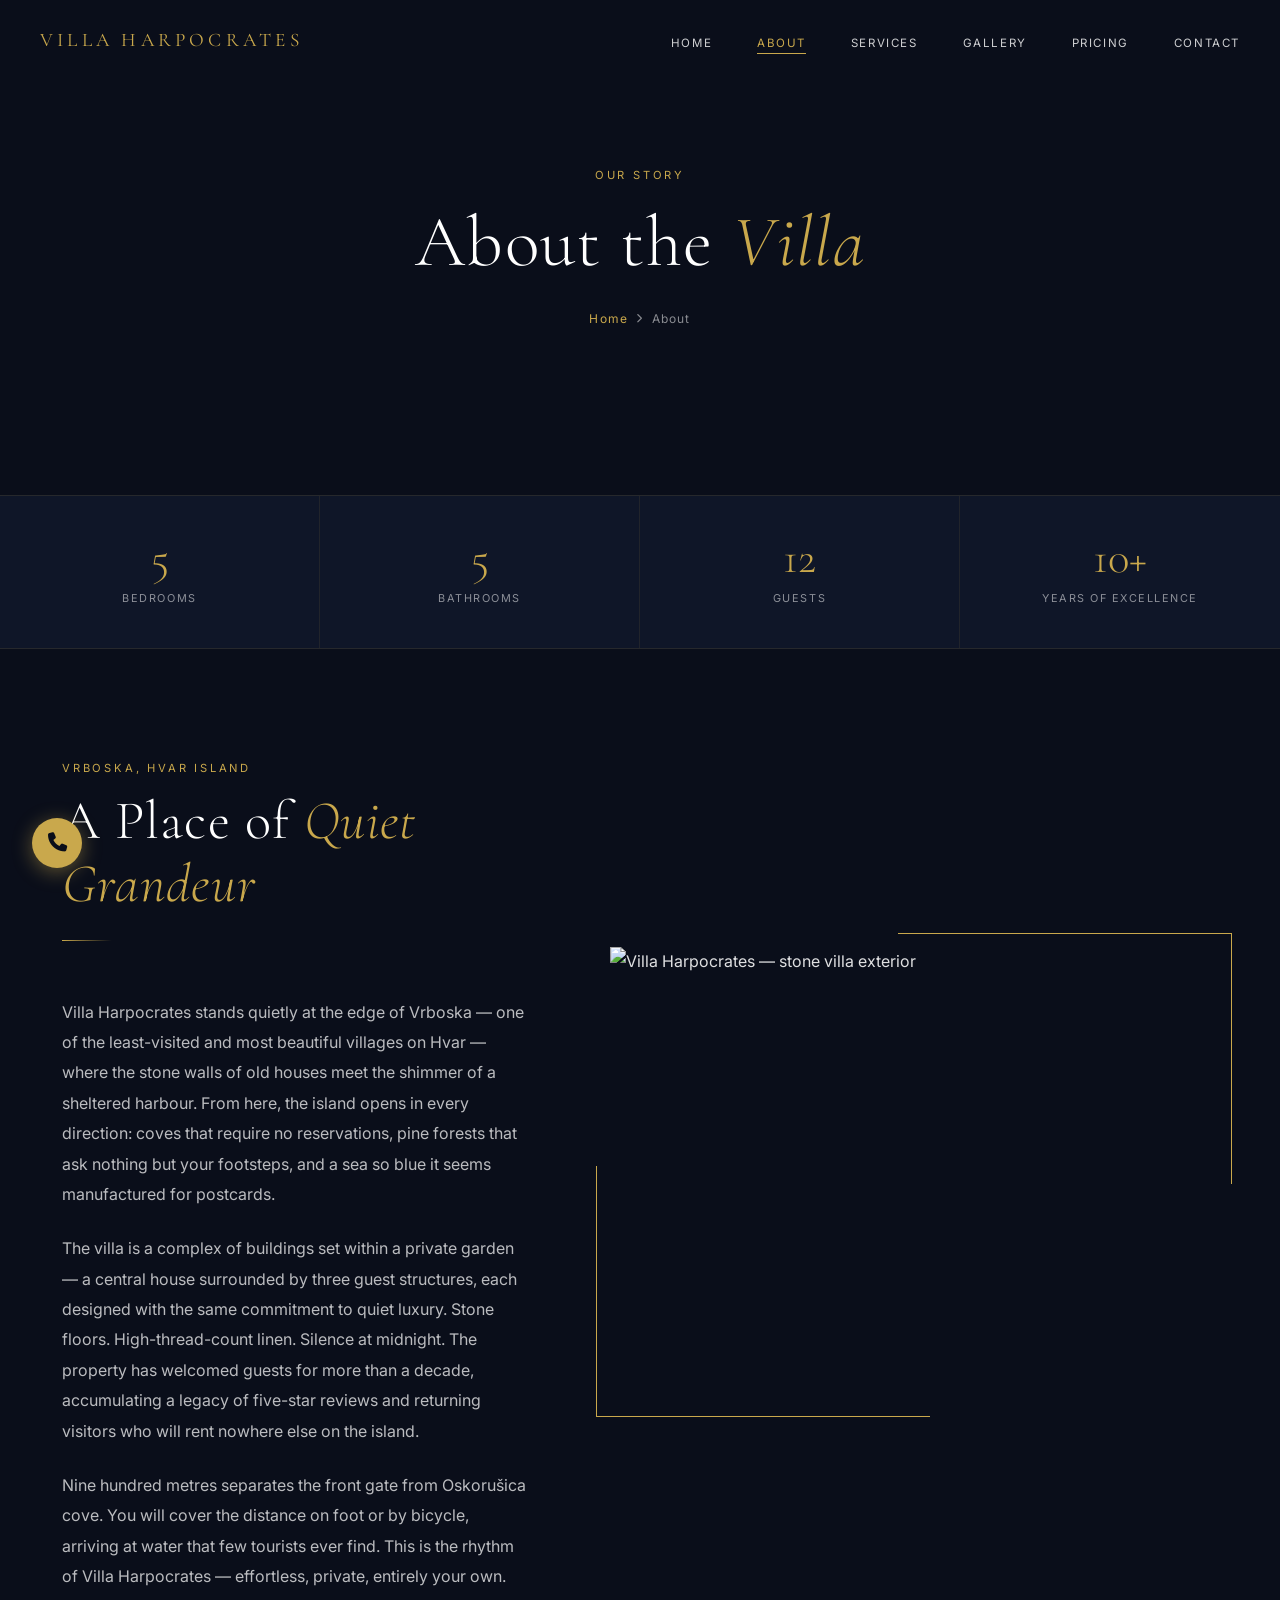
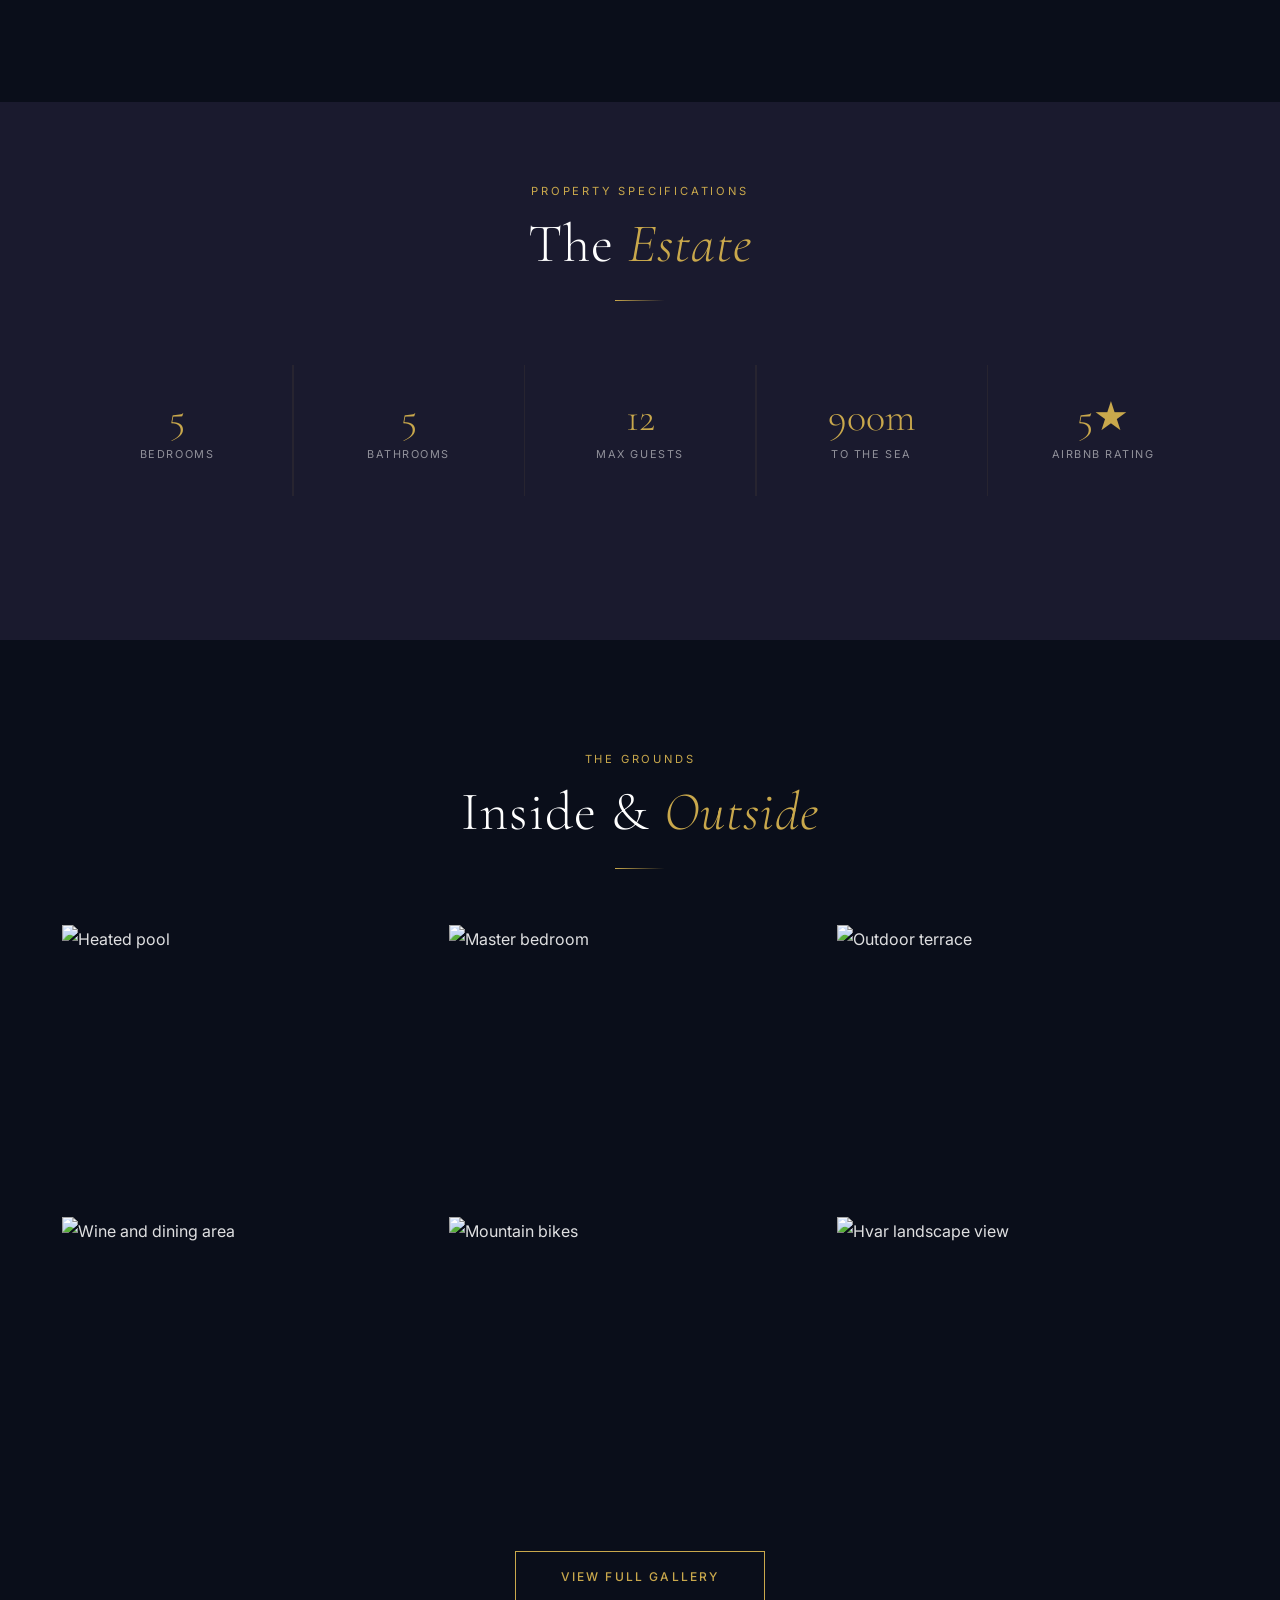
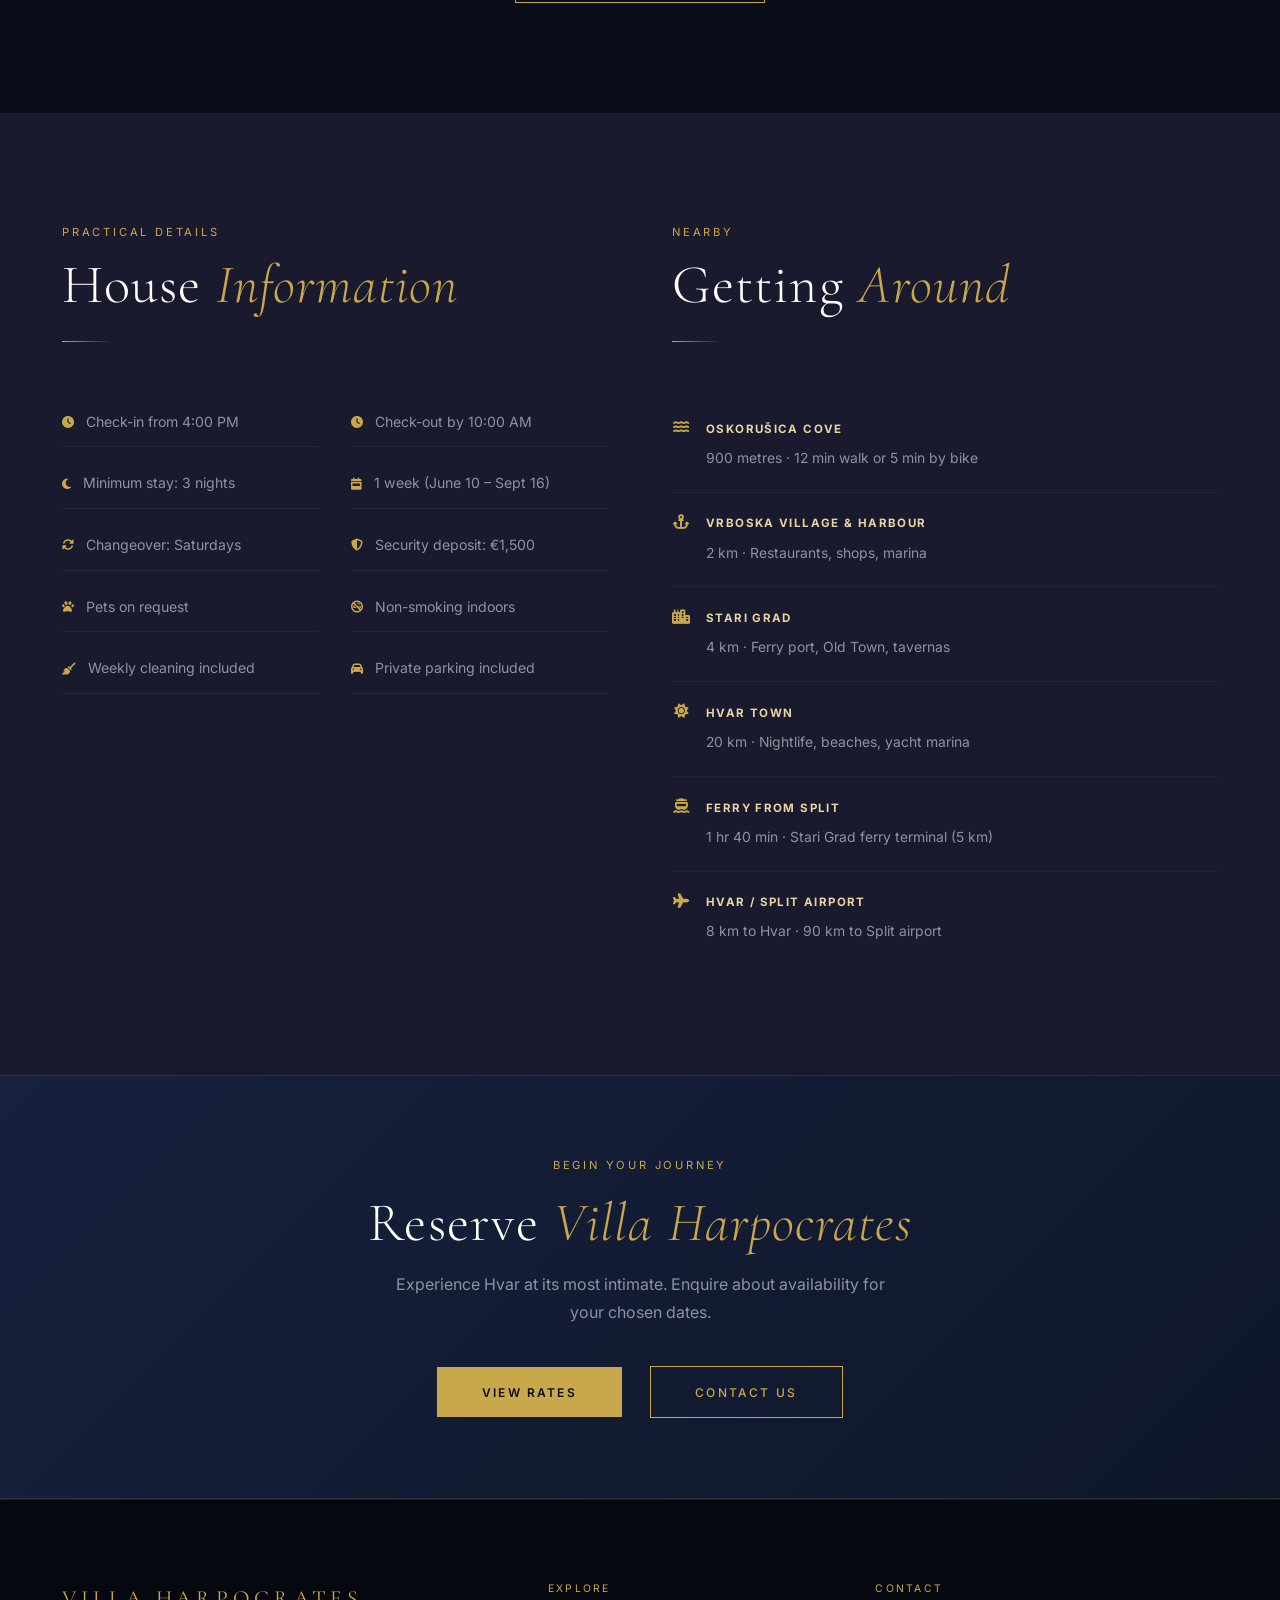
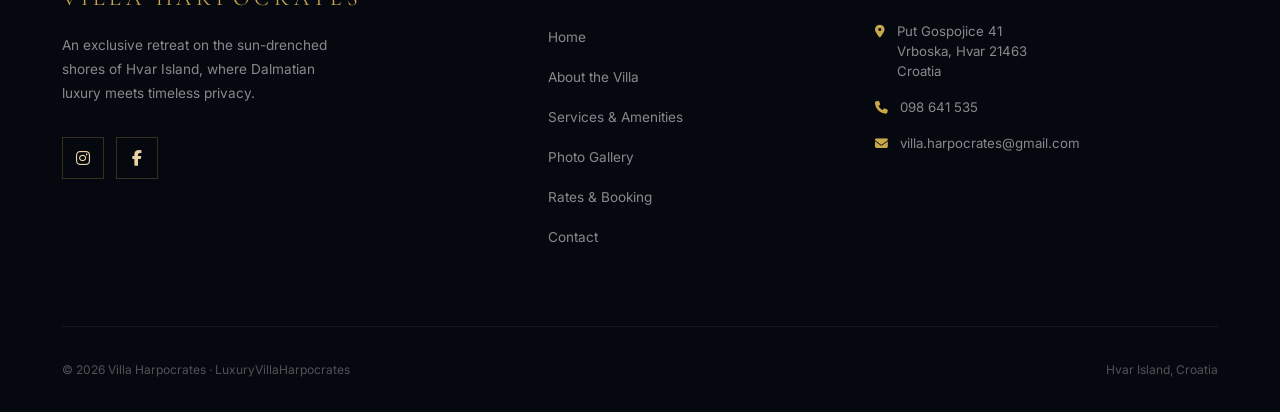
==== about.html @ 969c8e35 "Initial build: luxury 6-page website for Villa Harpocrates Dark navy + gold design system. 6 pages: " ====
<!DOCTYPE html>
<html lang="en">
<head>
  <meta charset="UTF-8">
  <meta name="viewport" content="width=device-width, initial-scale=1.0">
  <title>About the Villa — Villa Harpocrates, Hvar</title>
  <meta name="description" content="Discover Villa Harpocrates — a private 5-bedroom luxury estate on Hvar Island, Croatia. Heated pool, wine cellar, 900m from the sea. The ultimate Dalmatian retreat.">
  <meta name="theme-color" content="#0a0e1a">

  <link rel="preconnect" href="https://fonts.googleapis.com">
  <link rel="preconnect" href="https://fonts.gstatic.com" crossorigin>
  <link href="https://fonts.googleapis.com/css2?family=Cormorant+Garamond:ital,wght@0,300;0,400;0,600;1,300;1,400&family=Inter:wght@300;400;500;600&display=swap" rel="stylesheet">
  <link rel="stylesheet" href="https://unpkg.com/aos@2.3.4/dist/aos.css">
  <link rel="stylesheet" href="https://cdnjs.cloudflare.com/ajax/libs/font-awesome/6.5.0/css/all.min.css">
  <link rel="stylesheet" href="css/style.css">
</head>
<body>

<!-- ========== NAVBAR ========== -->
<nav id="navbar">
  <a href="index.html" class="nav-logo">Villa Harpocrates</a>
  <ul class="nav-links">
    <li><a href="index.html"    class="nav-link">Home</a></li>
    <li><a href="about.html"    class="nav-link active">About</a></li>
    <li><a href="services.html" class="nav-link">Services</a></li>
    <li><a href="gallery.html"  class="nav-link">Gallery</a></li>
    <li><a href="pricing.html"  class="nav-link">Pricing</a></li>
    <li><a href="contact.html"  class="nav-link">Contact</a></li>
  </ul>
  <button class="mobile-menu-btn" id="mobile-menu-btn" aria-label="Open menu">
    <span></span><span></span><span></span>
  </button>
</nav>
<div id="mobile-menu">
  <a href="index.html"    class="mobile-link">Home</a>
  <a href="about.html"    class="mobile-link active">About</a>
  <a href="services.html" class="mobile-link">Services</a>
  <a href="gallery.html"  class="mobile-link">Gallery</a>
  <a href="pricing.html"  class="mobile-link">Pricing</a>
  <a href="contact.html"  class="mobile-link">Contact</a>
</div>

<!-- ========== PAGE HERO ========== -->
<div class="page-hero">
  <div class="page-hero-bg" style="background-image: url('https://images.unsplash.com/photo-1555990538-1e5ac2fbeae7?auto=format&fit=crop&w=1920&q=80');"></div>
  <div class="page-hero-overlay"></div>
  <div class="page-hero-content">
    <span class="section-label">Our Story</span>
    <h1>About the <em>Villa</em></h1>
    <nav class="breadcrumb" aria-label="Breadcrumb">
      <a href="index.html">Home</a>
      <i class="fa-solid fa-chevron-right" style="font-size:0.6rem;"></i>
      <span>About</span>
    </nav>
  </div>
</div>

<!-- ========== PROPERTY SPECS ========== -->
<div class="stats-strip">
  <div class="stats-strip-inner">
    <div class="stats-item" data-aos="fade-up" data-aos-delay="0">
      <span class="stats-value">5</span>
      <span class="stats-label">Bedrooms</span>
    </div>
    <div class="stats-item" data-aos="fade-up" data-aos-delay="80">
      <span class="stats-value">5</span>
      <span class="stats-label">Bathrooms</span>
    </div>
    <div class="stats-item" data-aos="fade-up" data-aos-delay="160">
      <span class="stats-value">12</span>
      <span class="stats-label">Guests</span>
    </div>
    <div class="stats-item" data-aos="fade-up" data-aos-delay="240">
      <span class="stats-value">10+</span>
      <span class="stats-label">Years of Excellence</span>
    </div>
  </div>
</div>

<!-- ========== NARRATIVE ========== -->
<section style="background: var(--navy);">
  <div class="container">
    <div class="two-col wide-right" style="align-items:center;">
      <div data-aos="fade-right">
        <span class="section-label">Vrboska, Hvar Island</span>
        <h2>A Place of <em>Quiet Grandeur</em></h2>
        <div class="section-divider"></div>
        <p style="font-size:1rem; line-height:1.9; color:rgba(255,255,255,0.72); margin-bottom:1.5rem;">
          Villa Harpocrates stands quietly at the edge of Vrboska — one of the least-visited and most beautiful villages on Hvar — where the stone walls of old houses meet the shimmer of a sheltered harbour. From here, the island opens in every direction: coves that require no reservations, pine forests that ask nothing but your footsteps, and a sea so blue it seems manufactured for postcards.
        </p>
        <p style="font-size:1rem; line-height:1.9; color:rgba(255,255,255,0.72); margin-bottom:1.5rem;">
          The villa is a complex of buildings set within a private garden — a central house surrounded by three guest structures, each designed with the same commitment to quiet luxury. Stone floors. High-thread-count linen. Silence at midnight. The property has welcomed guests for more than a decade, accumulating a legacy of five-star reviews and returning visitors who will rent nowhere else on the island.
        </p>
        <p style="font-size:1rem; line-height:1.9; color:rgba(255,255,255,0.72);">
          Nine hundred metres separates the front gate from Oskorušica cove. You will cover the distance on foot or by bicycle, arriving at water that few tourists ever find. This is the rhythm of Villa Harpocrates — effortless, private, entirely your own.
        </p>
      </div>
      <div data-aos="fade-left" data-aos-delay="100">
        <div class="about-img-wrap">
          <img
            class="about-img"
            src="https://images.unsplash.com/photo-1580587771525-78b9dba3b914?auto=format&fit=crop&w=1000&q=80"
            alt="Villa Harpocrates — stone villa exterior"
            loading="lazy"
          >
        </div>
      </div>
    </div>
  </div>
</section>

<!-- ========== PROPERTY SPECS GRID ========== -->
<section style="background: var(--charcoal); padding: 80px 0;">
  <div class="container">
    <div style="text-align:center; margin-bottom:3rem;" data-aos="fade-up">
      <span class="section-label" style="display:block; text-align:center;">Property Specifications</span>
      <h2>The <em>Estate</em></h2>
      <div class="section-divider centered"></div>
    </div>
    <div class="property-specs-grid" data-aos="fade-up">
      <div class="property-spec">
        <span class="property-spec-value">5</span>
        <span class="property-spec-label">Bedrooms</span>
      </div>
      <div class="property-spec">
        <span class="property-spec-value">5</span>
        <span class="property-spec-label">Bathrooms</span>
      </div>
      <div class="property-spec">
        <span class="property-spec-value">12</span>
        <span class="property-spec-label">Max Guests</span>
      </div>
      <div class="property-spec">
        <span class="property-spec-value">900m</span>
        <span class="property-spec-label">To the Sea</span>
      </div>
      <div class="property-spec">
        <span class="property-spec-value">5★</span>
        <span class="property-spec-label">Airbnb Rating</span>
      </div>
    </div>
  </div>
</section>

<!-- ========== ESTATE PHOTOS ========== -->
<section style="background: var(--navy);">
  <div class="container">
    <div style="text-align:center; margin-bottom:3.5rem;" data-aos="fade-up">
      <span class="section-label" style="display:block; text-align:center;">The Grounds</span>
      <h2>Inside &amp; <em>Outside</em></h2>
      <div class="section-divider centered"></div>
    </div>

    <div class="estate-grid" data-aos="fade-up">
      <div style="overflow:hidden;">
        <img
          class="estate-img"
          src="https://images.unsplash.com/photo-1571003123894-1f0594d2b5d9?auto=format&fit=crop&w=800&q=80"
          alt="Heated pool"
          loading="lazy"
        >
      </div>
      <div style="overflow:hidden;">
        <img
          class="estate-img"
          src="https://images.unsplash.com/photo-1631049307264-da0ec9d70304?auto=format&fit=crop&w=800&q=80"
          alt="Master bedroom"
          loading="lazy"
        >
      </div>
      <div style="overflow:hidden;">
        <img
          class="estate-img"
          src="https://images.unsplash.com/photo-1600585154340-be6161a56a0c?auto=format&fit=crop&w=800&q=80"
          alt="Outdoor terrace"
          loading="lazy"
        >
      </div>
    </div>

    <div style="margin-top: 6px;">
      <div class="estate-grid">
        <div style="overflow:hidden;">
          <img
            class="estate-img"
            src="https://images.unsplash.com/photo-1510627489930-0c1b0bfb6785?auto=format&fit=crop&w=800&q=80"
            alt="Wine and dining area"
            loading="lazy"
          >
        </div>
        <div style="overflow:hidden;">
          <img
            class="estate-img"
            src="https://images.unsplash.com/photo-1558618666-fcd25c85cd64?auto=format&fit=crop&w=800&q=80"
            alt="Mountain bikes"
            loading="lazy"
          >
        </div>
        <div style="overflow:hidden;">
          <img
            class="estate-img"
            src="https://images.unsplash.com/photo-1601581875039-e899893d520c?auto=format&fit=crop&w=800&q=80"
            alt="Hvar landscape view"
            loading="lazy"
          >
        </div>
      </div>
    </div>

    <div style="text-align:center; margin-top:3rem;" data-aos="fade-up">
      <a href="gallery.html" class="btn-secondary">View Full Gallery</a>
    </div>
  </div>
</section>

<!-- ========== HOUSE RULES ========== -->
<section style="background: var(--charcoal);">
  <div class="container">
    <div class="two-col" style="align-items:start; gap:4rem;">
      <div data-aos="fade-right">
        <span class="section-label">Practical Details</span>
        <h2>House <em>Information</em></h2>
        <div class="section-divider"></div>
        <ul class="rules-list">
          <li><i class="fa-solid fa-clock"></i> Check-in from 4:00 PM</li>
          <li><i class="fa-solid fa-clock"></i> Check-out by 10:00 AM</li>
          <li><i class="fa-solid fa-moon"></i> Minimum stay: 3 nights</li>
          <li><i class="fa-solid fa-calendar-week"></i> 1 week (June 10 – Sept 16)</li>
          <li><i class="fa-solid fa-rotate"></i> Changeover: Saturdays</li>
          <li><i class="fa-solid fa-shield-halved"></i> Security deposit: €1,500</li>
          <li><i class="fa-solid fa-paw"></i> Pets on request</li>
          <li><i class="fa-solid fa-ban-smoking"></i> Non-smoking indoors</li>
          <li><i class="fa-solid fa-broom"></i> Weekly cleaning included</li>
          <li><i class="fa-solid fa-car"></i> Private parking included</li>
        </ul>
      </div>
      <div data-aos="fade-left" data-aos-delay="100">
        <span class="section-label">Nearby</span>
        <h2>Getting <em>Around</em></h2>
        <div class="section-divider"></div>
        <div class="location-fact">
          <i class="fa-solid fa-water"></i>
          <div class="location-fact-text">
            <strong>Oskorušica Cove</strong>
            <span>900 metres · 12 min walk or 5 min by bike</span>
          </div>
        </div>
        <div class="location-fact">
          <i class="fa-solid fa-anchor"></i>
          <div class="location-fact-text">
            <strong>Vrboska Village &amp; Harbour</strong>
            <span>2 km · Restaurants, shops, marina</span>
          </div>
        </div>
        <div class="location-fact">
          <i class="fa-solid fa-city"></i>
          <div class="location-fact-text">
            <strong>Stari Grad</strong>
            <span>4 km · Ferry port, Old Town, tavernas</span>
          </div>
        </div>
        <div class="location-fact">
          <i class="fa-solid fa-sun"></i>
          <div class="location-fact-text">
            <strong>Hvar Town</strong>
            <span>20 km · Nightlife, beaches, yacht marina</span>
          </div>
        </div>
        <div class="location-fact">
          <i class="fa-solid fa-ferry"></i>
          <div class="location-fact-text">
            <strong>Ferry from Split</strong>
            <span>1 hr 40 min · Stari Grad ferry terminal (5 km)</span>
          </div>
        </div>
        <div class="location-fact">
          <i class="fa-solid fa-plane"></i>
          <div class="location-fact-text">
            <strong>Hvar / Split Airport</strong>
            <span>8 km to Hvar · 90 km to Split airport</span>
          </div>
        </div>
      </div>
    </div>
  </div>
</section>

<!-- ========== CTA ========== -->
<div class="cta-banner">
  <div class="container">
    <span class="section-label" style="display:block; text-align:center; margin-bottom:1rem;">Begin Your Journey</span>
    <h2>Reserve <em>Villa Harpocrates</em></h2>
    <p>Experience Hvar at its most intimate. Enquire about availability for your chosen dates.</p>
    <a href="pricing.html" class="btn-primary">View Rates</a>
    <a href="contact.html" class="btn-secondary" style="margin-left:1rem;">Contact Us</a>
  </div>
</div>

<!-- ========== FOOTER ========== -->
<footer>
  <div class="container">
    <div class="footer-grid">
      <div>
        <span class="footer-logo">Villa Harpocrates</span>
        <p class="footer-tagline">An exclusive retreat on the sun-drenched shores of Hvar Island, where Dalmatian luxury meets timeless privacy.</p>
        <div class="social-links">
          <a href="https://www.instagram.com/luxuryvillaharpocrates/" target="_blank" rel="noopener" class="social-link" aria-label="Instagram"><i class="fa-brands fa-instagram"></i></a>
          <a href="https://facebook.com" target="_blank" rel="noopener" class="social-link" aria-label="Facebook"><i class="fa-brands fa-facebook-f"></i></a>
        </div>
      </div>
      <div>
        <p class="footer-col-title">Explore</p>
        <ul class="footer-links">
          <li><a href="index.html">Home</a></li>
          <li><a href="about.html">About the Villa</a></li>
          <li><a href="services.html">Services &amp; Amenities</a></li>
          <li><a href="gallery.html">Photo Gallery</a></li>
          <li><a href="pricing.html">Rates &amp; Booking</a></li>
          <li><a href="contact.html">Contact</a></li>
        </ul>
      </div>
      <div>
        <p class="footer-col-title">Contact</p>
        <div class="footer-contact-item">
          <i class="fa-solid fa-location-dot"></i>
          <span>Put Gospojice 41<br>Vrboska, Hvar 21463<br>Croatia</span>
        </div>
        <div class="footer-contact-item">
          <i class="fa-solid fa-phone"></i>
          <a href="tel:+385098641535">098 641 535</a>
        </div>
        <div class="footer-contact-item">
          <i class="fa-solid fa-envelope"></i>
          <a href="mailto:villa.harpocrates@gmail.com">villa.harpocrates@gmail.com</a>
        </div>
      </div>
    </div>
    <div class="footer-bottom">
      <span>&copy; 2026 Villa Harpocrates · LuxuryVillaHarpocrates</span>
      <span>Hvar Island, Croatia</span>
    </div>
  </div>
</footer>

<button id="back-to-top" aria-label="Back to top"><i class="fa-solid fa-chevron-up"></i></button>
<a href="tel:+385098641535" id="phone-float" aria-label="Call us"><i class="fa-solid fa-phone"></i></a>

<script src="https://unpkg.com/aos@2.3.4/dist/aos.js"></script>
<script src="js/main.js"></script>
</body>
</html>
---- css/style.css ----
/* ============================================================
   Villa Harpocrates — Luxury Villa Website
   Dark Navy + Gold Design System
   ============================================================ */

/* ========== CSS Variables ========== */
:root {
  --navy:       #0a0e1a;
  --charcoal:   #1a1a2e;
  --charcoal2:  #16213e;
  --charcoal3:  #0f1628;
  --gold:       #c9a84c;
  --gold-light: #d4af37;
  --gold-pale:  #e8d5a3;
  --gold-dim:   rgba(201,168,76,0.15);
  --white:      #ffffff;
  --off-white:  #f5f2ec;
  --text-light: rgba(255,255,255,0.87);
  --text-muted: rgba(255,255,255,0.52);
  --font-head:  'Cormorant Garamond', Georgia, serif;
  --font-body:  'Inter', system-ui, -apple-system, sans-serif;
  --section-py: 110px;
  --container:  1220px;
  --ease:       cubic-bezier(0.4, 0, 0.2, 1);
  --dur:        0.3s;
}

/* ========== Reset & Base ========== */
*, *::before, *::after { box-sizing: border-box; margin: 0; padding: 0; }

html {
  scroll-behavior: smooth;
  font-size: 16px;
}

body {
  font-family: var(--font-body);
  background: var(--navy);
  color: var(--text-light);
  line-height: 1.75;
  overflow-x: hidden;
  -webkit-font-smoothing: antialiased;
}

img { max-width: 100%; height: auto; display: block; }
a  { color: inherit; text-decoration: none; }

/* ========== Scrollbar ========== */
::-webkit-scrollbar { width: 5px; }
::-webkit-scrollbar-track { background: var(--navy); }
::-webkit-scrollbar-thumb { background: var(--gold); border-radius: 3px; }
::selection { background: var(--gold); color: var(--navy); }

/* ========== Typography ========== */
h1, h2, h3, h4 {
  font-family: var(--font-head);
  font-weight: 300;
  line-height: 1.15;
  letter-spacing: 0.02em;
  color: var(--white);
}
h1 { font-size: clamp(2.8rem, 8vw, 5.5rem); }
h2 { font-size: clamp(2rem, 5vw, 3.4rem); }
h3 { font-size: clamp(1.3rem, 3vw, 1.9rem); }
h4 { font-size: 1.2rem; }

h1 em, h2 em { font-style: italic; color: var(--gold); }

p { color: var(--text-light); }

/* ========== Layout ========== */
.container {
  width: 100%;
  max-width: var(--container);
  margin: 0 auto;
  padding: 0 2rem;
}

section { padding: var(--section-py) 0; }

/* ========== Section Labels ========== */
.section-label {
  display: block;
  font-size: 0.7rem;
  letter-spacing: 0.25em;
  text-transform: uppercase;
  color: var(--gold);
  margin-bottom: 0.75rem;
}
.section-divider {
  width: 50px;
  height: 1px;
  background: linear-gradient(to right, var(--gold), transparent);
  margin: 1.5rem 0 3.5rem;
}
.section-divider.centered { margin: 1.5rem auto 3.5rem; }

/* ========== Buttons ========== */
.btn-primary {
  display: inline-block;
  background: var(--gold);
  color: var(--navy);
  padding: 0.9rem 2.8rem;
  font-family: var(--font-body);
  font-size: 0.75rem;
  font-weight: 600;
  letter-spacing: 0.18em;
  text-transform: uppercase;
  text-decoration: none;
  transition: background var(--dur) var(--ease), transform var(--dur) var(--ease), box-shadow var(--dur) var(--ease);
}
.btn-primary:hover {
  background: var(--gold-light);
  transform: translateY(-2px);
  box-shadow: 0 8px 28px rgba(201,168,76,0.35);
}

.btn-secondary {
  display: inline-block;
  border: 1px solid var(--gold);
  color: var(--gold);
  padding: 0.9rem 2.8rem;
  font-family: var(--font-body);
  font-size: 0.75rem;
  font-weight: 500;
  letter-spacing: 0.18em;
  text-transform: uppercase;
  text-decoration: none;
  transition: background var(--dur) var(--ease), color var(--dur) var(--ease), transform var(--dur) var(--ease);
}
.btn-secondary:hover {
  background: var(--gold);
  color: var(--navy);
  transform: translateY(-2px);
}

.btn-text {
  display: inline-flex;
  align-items: center;
  gap: 0.6rem;
  color: var(--gold);
  font-size: 0.75rem;
  letter-spacing: 0.15em;
  text-transform: uppercase;
  font-weight: 500;
  transition: gap var(--dur);
}
.btn-text:hover { gap: 1rem; }
.btn-text i { font-size: 0.65rem; }

/* ========== Navbar ========== */
#navbar {
  position: fixed;
  top: 0; left: 0; right: 0;
  z-index: 1000;
  padding: 1.5rem 2.5rem;
  display: flex;
  align-items: center;
  justify-content: space-between;
  transition: background var(--dur) var(--ease), padding var(--dur) var(--ease), box-shadow var(--dur) var(--ease);
}

#navbar.scrolled {
  background: rgba(10, 14, 26, 0.97);
  backdrop-filter: blur(20px);
  -webkit-backdrop-filter: blur(20px);
  padding: 1rem 2.5rem;
  box-shadow: 0 2px 40px rgba(0,0,0,0.5);
}

.nav-logo {
  font-family: var(--font-head);
  font-size: 1.2rem;
  letter-spacing: 0.22em;
  color: var(--gold);
  text-transform: uppercase;
  font-weight: 400;
  flex-shrink: 0;
}

.nav-links {
  display: flex;
  align-items: center;
  gap: 2.8rem;
  list-style: none;
}

.nav-link {
  color: rgba(255,255,255,0.8);
  font-size: 0.72rem;
  letter-spacing: 0.14em;
  text-transform: uppercase;
  font-weight: 400;
  transition: color var(--dur);
  position: relative;
}

.nav-link::after {
  content: '';
  position: absolute;
  bottom: -4px; left: 0; right: 0;
  height: 1px;
  background: var(--gold);
  transform: scaleX(0);
  transform-origin: right;
  transition: transform var(--dur) var(--ease);
}

.nav-link:hover,
.nav-link.active {
  color: var(--gold);
}

.nav-link:hover::after,
.nav-link.active::after {
  transform: scaleX(1);
  transform-origin: left;
}

/* Mobile Menu Button */
.mobile-menu-btn {
  display: none;
  flex-direction: column;
  gap: 5px;
  cursor: pointer;
  background: none;
  border: none;
  padding: 4px;
}
.mobile-menu-btn span {
  display: block;
  width: 24px;
  height: 1px;
  background: var(--gold);
  transition: transform var(--dur) var(--ease), opacity var(--dur);
}
.mobile-menu-btn.open span:nth-child(1) { transform: translateY(6px) rotate(45deg); }
.mobile-menu-btn.open span:nth-child(2) { opacity: 0; }
.mobile-menu-btn.open span:nth-child(3) { transform: translateY(-6px) rotate(-45deg); }

/* Mobile Menu */
#mobile-menu {
  display: none;
  position: fixed;
  top: 0; left: 0; right: 0; bottom: 0;
  background: var(--navy);
  z-index: 999;
  flex-direction: column;
  align-items: center;
  justify-content: center;
  gap: 2.5rem;
}
#mobile-menu.open { display: flex; }
.mobile-link {
  font-family: var(--font-head);
  font-size: 2.2rem;
  font-weight: 300;
  color: var(--white);
  letter-spacing: 0.08em;
  transition: color var(--dur);
}
.mobile-link:hover,
.mobile-link.active { color: var(--gold); }

/* ========== Page Hero Banner (inner pages) ========== */
.page-hero {
  position: relative;
  height: 55vh;
  min-height: 400px;
  display: flex;
  align-items: center;
  justify-content: center;
  overflow: hidden;
}

.page-hero-bg {
  position: absolute;
  inset: 0;
  background-size: cover;
  background-position: center;
  transform: scale(1.08);
  transition: transform 0.1s linear;
}

.page-hero-overlay {
  position: absolute;
  inset: 0;
  background: linear-gradient(
    to bottom,
    rgba(10,14,26,0.55) 0%,
    rgba(10,14,26,0.75) 100%
  );
}

.page-hero-content {
  position: relative;
  z-index: 2;
  text-align: center;
  padding: 0 2rem;
}

.page-hero-content .section-label {
  justify-content: center;
  display: block;
  text-align: center;
  margin-bottom: 1rem;
}

.page-hero-content h1 {
  font-size: clamp(2.5rem, 6vw, 4.5rem);
}

/* Breadcrumb */
.breadcrumb {
  display: flex;
  align-items: center;
  justify-content: center;
  gap: 0.5rem;
  margin-top: 1.5rem;
  font-size: 0.75rem;
  letter-spacing: 0.1em;
  color: var(--text-muted);
}
.breadcrumb a { color: var(--gold); }
.breadcrumb a:hover { color: var(--gold-pale); }

/* ========== Home Hero ========== */
#hero {
  position: relative;
  height: 100vh;
  min-height: 700px;
  display: flex;
  align-items: center;
  justify-content: center;
  overflow: hidden;
}

.hero-bg {
  position: absolute;
  inset: 0;
  background-size: cover;
  background-position: center;
  background-attachment: fixed;
  transform: scale(1.06);
  will-change: transform;
}

.hero-overlay {
  position: absolute;
  inset: 0;
  background: linear-gradient(
    160deg,
    rgba(10,14,26,0.72) 0%,
    rgba(10,14,26,0.38) 45%,
    rgba(10,14,26,0.68) 100%
  );
}

.hero-content {
  position: relative;
  z-index: 2;
  text-align: center;
  padding: 0 2rem;
  max-width: 900px;
}

.hero-pretitle {
  font-size: 0.7rem;
  letter-spacing: 0.35em;
  text-transform: uppercase;
  color: var(--gold);
  margin-bottom: 1.5rem;
}

.hero-title {
  font-family: var(--font-head);
  font-weight: 300;
  line-height: 1.1;
  margin-bottom: 1.2rem;
}

.hero-subtitle {
  font-family: var(--font-head);
  font-size: clamp(1rem, 2.5vw, 1.5rem);
  font-weight: 300;
  font-style: italic;
  color: var(--text-light);
  margin-bottom: 2.5rem;
}

.hero-stats {
  display: flex;
  justify-content: center;
  align-items: center;
  gap: 0;
  margin: 2.5rem 0;
  flex-wrap: wrap;
}

.hero-stat {
  display: flex;
  align-items: center;
  gap: 0.5rem;
  font-size: 0.72rem;
  letter-spacing: 0.12em;
  text-transform: uppercase;
  color: var(--gold-pale);
  padding: 0 1.8rem;
}

.hero-stat + .hero-stat {
  border-left: 1px solid rgba(201,168,76,0.3);
}

.hero-stat i { color: var(--gold); }

.hero-cta {
  display: flex;
  gap: 1.5rem;
  justify-content: center;
  flex-wrap: wrap;
}

.hero-scroll {
  position: absolute;
  bottom: 2.5rem;
  left: 50%;
  transform: translateX(-50%);
  z-index: 2;
  display: flex;
  flex-direction: column;
  align-items: center;
  gap: 0.5rem;
  color: var(--gold);
  font-size: 0.65rem;
  letter-spacing: 0.2em;
  text-transform: uppercase;
  animation: heroScroll 2.4s ease-in-out infinite;
}

.hero-scroll i { font-size: 1rem; }

@keyframes heroScroll {
  0%, 100% { transform: translateX(-50%) translateY(0); opacity: 0.8; }
  50%       { transform: translateX(-50%) translateY(8px); opacity: 1; }
}

/* ========== Stats Strip ========== */
.stats-strip {
  background: var(--charcoal3);
  border-top: 1px solid rgba(201,168,76,0.12);
  border-bottom: 1px solid rgba(201,168,76,0.12);
  padding: 0;
}

.stats-strip-inner {
  display: grid;
  grid-template-columns: repeat(4, 1fr);
}

.stats-item {
  padding: 2.5rem 2rem;
  text-align: center;
  border-right: 1px solid rgba(201,168,76,0.1);
  transition: background var(--dur);
}
.stats-item:last-child { border-right: none; }
.stats-item:hover { background: var(--gold-dim); }

.stats-value {
  font-family: var(--font-head);
  font-size: 2.8rem;
  font-weight: 300;
  color: var(--gold);
  display: block;
  line-height: 1;
}

.stats-label {
  font-size: 0.68rem;
  letter-spacing: 0.14em;
  text-transform: uppercase;
  color: var(--text-muted);
  margin-top: 0.5rem;
  display: block;
}

/* ========== About Teaser (Home) ========== */
.about-grid {
  display: grid;
  grid-template-columns: 1fr 1fr;
  gap: 6rem;
  align-items: center;
}

.about-img-wrap {
  position: relative;
}

.about-img {
  width: 100%;
  aspect-ratio: 4 / 3;
  object-fit: cover;
  display: block;
}

/* Gold corner frame */
.about-img-wrap::before,
.about-img-wrap::after {
  content: '';
  position: absolute;
  width: 55%;
  height: 55%;
  border-color: var(--gold);
  border-style: solid;
  border-width: 0;
  pointer-events: none;
  z-index: 1;
  transition: width var(--dur), height var(--dur);
}
.about-img-wrap::before {
  top: -14px; right: -14px;
  border-top-width: 1px;
  border-right-width: 1px;
}
.about-img-wrap::after {
  bottom: -14px; left: -14px;
  border-bottom-width: 1px;
  border-left-width: 1px;
}
.about-img-wrap:hover::before,
.about-img-wrap:hover::after {
  width: 65%;
  height: 65%;
}

.about-text .section-label { display: block; }

.about-text p {
  font-size: 0.98rem;
  line-height: 1.85;
  color: rgba(255,255,255,0.72);
  margin-bottom: 1.5rem;
}

.about-specs {
  display: grid;
  grid-template-columns: repeat(2, 1fr);
  gap: 1rem;
  margin: 2.5rem 0;
  padding: 2rem 0;
  border-top: 1px solid rgba(201,168,76,0.15);
  border-bottom: 1px solid rgba(201,168,76,0.15);
}

.about-spec { display: flex; align-items: center; gap: 0.8rem; }
.about-spec i { color: var(--gold); font-size: 0.85rem; width: 16px; }
.about-spec span { font-size: 0.82rem; letter-spacing: 0.05em; color: var(--text-muted); }
.about-spec strong { color: var(--gold-pale); margin-right: 0.25rem; }

/* ========== Amenities Cards ========== */
.amenities-grid {
  display: grid;
  grid-template-columns: repeat(3, 1fr);
  gap: 1.5px;
  background: rgba(201,168,76,0.08);
}

.amenity-card {
  background: var(--charcoal);
  padding: 2.5rem 2rem;
  text-align: center;
  transition: background var(--dur) var(--ease), transform var(--dur) var(--ease);
}

.amenity-card:hover {
  background: var(--charcoal2);
  transform: translateY(-4px);
  z-index: 1;
  position: relative;
}

.amenity-icon {
  font-size: 2rem;
  color: var(--gold);
  margin-bottom: 1.2rem;
  display: block;
  transition: transform var(--dur) var(--ease);
}
.amenity-card:hover .amenity-icon { transform: scale(1.1); }

.amenity-title {
  font-family: var(--font-head);
  font-size: 1.15rem;
  font-weight: 400;
  margin-bottom: 0.6rem;
  color: var(--white);
}

.amenity-desc {
  font-size: 0.82rem;
  color: var(--text-muted);
  line-height: 1.65;
}

/* ========== Gallery Grid ========== */
.gallery-grid {
  display: grid;
  grid-template-columns: repeat(3, 1fr);
  grid-auto-rows: 300px;
  gap: 6px;
}

.gallery-item {
  overflow: hidden;
  position: relative;
  cursor: pointer;
  background: var(--charcoal);
}

.gallery-item:first-child { grid-row: span 2; }

.gallery-item img {
  width: 100%;
  height: 100%;
  object-fit: cover;
  transition: transform 0.6s var(--ease), filter 0.5s;
}

.gallery-item:hover img {
  transform: scale(1.07);
  filter: brightness(0.75);
}

.gallery-overlay {
  position: absolute;
  inset: 0;
  display: flex;
  align-items: center;
  justify-content: center;
  opacity: 0;
  transition: opacity var(--dur);
  background: rgba(10,14,26,0.25);
}
.gallery-item:hover .gallery-overlay { opacity: 1; }
.gallery-overlay i { color: var(--gold); font-size: 1.8rem; }

/* Category Filters */
.gallery-filters {
  display: flex;
  gap: 0.5rem;
  flex-wrap: wrap;
  justify-content: center;
  margin-bottom: 3rem;
}

.filter-btn {
  padding: 0.55rem 1.5rem;
  border: 1px solid rgba(201,168,76,0.25);
  background: transparent;
  color: var(--text-muted);
  font-size: 0.72rem;
  letter-spacing: 0.14em;
  text-transform: uppercase;
  cursor: pointer;
  transition: all var(--dur) var(--ease);
}
.filter-btn:hover,
.filter-btn.active {
  background: var(--gold);
  color: var(--navy);
  border-color: var(--gold);
}

/* ========== Lightbox ========== */
#lightbox {
  display: none;
  position: fixed;
  inset: 0;
  background: rgba(5, 7, 15, 0.97);
  z-index: 9999;
  align-items: center;
  justify-content: center;
}
#lightbox.active { display: flex; }

#lightbox-img {
  max-width: 88vw;
  max-height: 84vh;
  object-fit: contain;
  user-select: none;
}

#lightbox-close {
  position: absolute;
  top: 1.5rem; right: 1.8rem;
  color: rgba(255,255,255,0.6);
  font-size: 1.8rem;
  cursor: pointer;
  background: none;
  border: none;
  transition: color var(--dur), transform var(--dur) var(--ease);
  line-height: 1;
}
#lightbox-close:hover { color: var(--gold); transform: rotate(90deg); }

#lightbox-prev,
#lightbox-next {
  position: absolute;
  top: 50%;
  transform: translateY(-50%);
  background: rgba(201,168,76,0.1);
  border: 1px solid rgba(201,168,76,0.25);
  color: var(--gold-pale);
  width: 52px; height: 52px;
  display: flex; align-items: center; justify-content: center;
  cursor: pointer;
  font-size: 1.1rem;
  transition: background var(--dur), color var(--dur), border-color var(--dur);
}
#lightbox-prev { left: 1.5rem; }
#lightbox-next { right: 1.5rem; }
#lightbox-prev:hover,
#lightbox-next:hover {
  background: var(--gold);
  color: var(--navy);
  border-color: var(--gold);
}

#lightbox-counter {
  position: absolute;
  bottom: 1.5rem;
  left: 50%;
  transform: translateX(-50%);
  font-size: 0.72rem;
  letter-spacing: 0.2em;
  color: var(--text-muted);
}

/* ========== Pricing Cards ========== */
.pricing-grid {
  display: grid;
  grid-template-columns: repeat(4, 1fr);
  gap: 1.5rem;
  margin-bottom: 5rem;
}

.pricing-card {
  border: 1px solid rgba(201,168,76,0.18);
  padding: 2.8rem 1.8rem;
  text-align: center;
  position: relative;
  transition: border-color var(--dur), transform var(--dur), box-shadow var(--dur);
  background: var(--charcoal);
}

.pricing-card:hover {
  border-color: rgba(201,168,76,0.45);
  transform: translateY(-5px);
  box-shadow: 0 20px 50px rgba(0,0,0,0.4);
}

.pricing-card.featured {
  border-color: var(--gold);
  background: linear-gradient(160deg, rgba(201,168,76,0.07) 0%, var(--charcoal) 100%);
}

.pricing-badge {
  position: absolute;
  top: -1px; left: 50%;
  transform: translateX(-50%);
  background: var(--gold);
  color: var(--navy);
  font-size: 0.6rem;
  letter-spacing: 0.18em;
  text-transform: uppercase;
  padding: 0.3rem 1.2rem;
  font-weight: 700;
  white-space: nowrap;
}

.pricing-season {
  font-size: 0.68rem;
  letter-spacing: 0.2em;
  text-transform: uppercase;
  color: var(--gold);
  margin-bottom: 0.4rem;
}

.pricing-dates {
  font-size: 0.78rem;
  color: var(--text-muted);
  margin-bottom: 2rem;
  line-height: 1.5;
}

.pricing-amount {
  font-family: var(--font-head);
  font-size: 3.2rem;
  font-weight: 300;
  color: var(--white);
  line-height: 1;
}

.pricing-currency {
  font-size: 1.4rem;
  vertical-align: top;
  margin-top: 0.6rem;
  display: inline-block;
  color: var(--gold);
}

.pricing-unit {
  font-size: 0.68rem;
  letter-spacing: 0.12em;
  text-transform: uppercase;
  color: var(--text-muted);
  margin: 0.6rem 0;
}

.pricing-weekly {
  margin-top: 1.2rem;
  padding-top: 1.2rem;
  border-top: 1px solid rgba(201,168,76,0.12);
  font-size: 0.85rem;
  color: var(--gold-pale);
}

/* What's Included */
.includes-box {
  background: var(--charcoal3);
  border: 1px solid rgba(201,168,76,0.12);
  padding: 3rem;
}

.includes-title {
  font-size: 0.7rem;
  letter-spacing: 0.2em;
  text-transform: uppercase;
  color: var(--gold);
  margin-bottom: 2rem;
  text-align: center;
}

.includes-grid {
  display: grid;
  grid-template-columns: repeat(3, 1fr);
  gap: 1rem 2rem;
}

.includes-item {
  display: flex;
  align-items: flex-start;
  gap: 0.75rem;
  font-size: 0.85rem;
  color: var(--text-light);
}

.includes-item i {
  color: var(--gold);
  font-size: 0.75rem;
  margin-top: 0.3rem;
  flex-shrink: 0;
}

/* Info Box */
.info-box {
  border: 1px solid rgba(201,168,76,0.2);
  padding: 2rem 2.5rem;
  display: flex;
  gap: 2rem;
  align-items: flex-start;
  flex-wrap: wrap;
  margin-top: 2rem;
}

.info-box-item {
  display: flex;
  align-items: flex-start;
  gap: 1rem;
}

.info-box-item i { color: var(--gold); margin-top: 0.2rem; flex-shrink: 0; }

.info-box-item strong {
  display: block;
  font-size: 0.72rem;
  letter-spacing: 0.12em;
  text-transform: uppercase;
  color: var(--gold-pale);
  margin-bottom: 0.25rem;
}

.info-box-item span { font-size: 0.85rem; color: var(--text-muted); }

/* ========== Testimonials ========== */
.testimonials-grid {
  display: grid;
  grid-template-columns: repeat(3, 1fr);
  gap: 2rem;
}

.testimonial-card {
  background: var(--charcoal);
  border: 1px solid rgba(201,168,76,0.1);
  padding: 2.5rem 2rem;
  position: relative;
}

.testimonial-stars {
  color: var(--gold);
  font-size: 0.85rem;
  letter-spacing: 3px;
  margin-bottom: 1.2rem;
}

.testimonial-text {
  font-family: var(--font-head);
  font-size: 1.05rem;
  font-style: italic;
  font-weight: 300;
  line-height: 1.7;
  color: rgba(255,255,255,0.8);
  margin-bottom: 1.5rem;
}

.testimonial-author {
  font-size: 0.72rem;
  letter-spacing: 0.12em;
  text-transform: uppercase;
  color: var(--gold);
}

/* ========== CTA Banner ========== */
.cta-banner {
  background: linear-gradient(135deg, var(--charcoal2) 0%, var(--charcoal3) 100%);
  border-top: 1px solid rgba(201,168,76,0.15);
  border-bottom: 1px solid rgba(201,168,76,0.15);
  padding: 80px 0;
  text-align: center;
}

.cta-banner h2 { margin-bottom: 1rem; }
.cta-banner p {
  font-size: 1rem;
  color: var(--text-muted);
  margin-bottom: 2.5rem;
  max-width: 520px;
  margin-left: auto;
  margin-right: auto;
}
.cta-banner .btn-primary,
.cta-banner .btn-secondary { margin: 0 0.5rem; }

/* ========== Contact Form ========== */
.booking-form input,
.booking-form select,
.booking-form textarea {
  width: 100%;
  background: rgba(255,255,255,0.04);
  border: 1px solid rgba(201,168,76,0.18);
  color: var(--white);
  padding: 1rem 1.3rem;
  font-family: var(--font-body);
  font-size: 0.88rem;
  margin-bottom: 1rem;
  transition: border-color var(--dur);
  outline: none;
  appearance: none;
  -webkit-appearance: none;
  border-radius: 0;
}

.booking-form input:focus,
.booking-form select:focus,
.booking-form textarea:focus {
  border-color: var(--gold);
  background: rgba(201,168,76,0.04);
}

.booking-form input::placeholder,
.booking-form textarea::placeholder { color: var(--text-muted); }

.booking-form input[type="date"] { color-scheme: dark; }

.booking-form select {
  cursor: pointer;
  background-image: url("data:image/svg+xml,%3Csvg xmlns='http://www.w3.org/2000/svg' width='12' height='8' viewBox='0 0 12 8'%3E%3Cpath d='M1 1l5 5 5-5' stroke='%23c9a84c' stroke-width='1.5' fill='none'/%3E%3C/svg%3E");
  background-repeat: no-repeat;
  background-position: right 1.2rem center;
  padding-right: 3rem;
}

.booking-form select option { background: var(--charcoal); color: var(--white); }

.booking-form textarea { resize: vertical; min-height: 130px; }

.form-row {
  display: grid;
  grid-template-columns: 1fr 1fr;
  gap: 1rem;
}

.form-row .mb-0 { margin-bottom: 0; }

.booking-form .btn-primary { width: 100%; text-align: center; cursor: pointer; border: none; }

/* Form label */
.form-label {
  display: block;
  font-size: 0.68rem;
  letter-spacing: 0.14em;
  text-transform: uppercase;
  color: var(--gold-pale);
  margin-bottom: 0.4rem;
}

/* ========== Contact Info ========== */
.contact-info-item {
  display: flex;
  gap: 1.2rem;
  align-items: flex-start;
  margin-bottom: 2rem;
}

.contact-info-icon {
  width: 40px;
  height: 40px;
  border: 1px solid rgba(201,168,76,0.25);
  display: flex;
  align-items: center;
  justify-content: center;
  color: var(--gold);
  flex-shrink: 0;
}

.contact-info-text strong {
  display: block;
  font-size: 0.68rem;
  letter-spacing: 0.14em;
  text-transform: uppercase;
  color: var(--gold-pale);
  margin-bottom: 0.3rem;
}

.contact-info-text span,
.contact-info-text a {
  font-size: 0.9rem;
  color: var(--text-muted);
  transition: color var(--dur);
}
.contact-info-text a:hover { color: var(--gold); }

/* Social Links */
.social-links {
  display: flex;
  gap: 0.75rem;
  margin-top: 2rem;
}

.social-link {
  width: 42px; height: 42px;
  border: 1px solid rgba(201,168,76,0.25);
  display: flex;
  align-items: center;
  justify-content: center;
  color: var(--gold-pale);
  font-size: 1rem;
  transition: background var(--dur), color var(--dur), border-color var(--dur), transform var(--dur);
}
.social-link:hover {
  background: var(--gold);
  color: var(--navy);
  border-color: var(--gold);
  transform: translateY(-3px);
}

/* ========== Map ========== */
#villa-map {
  height: 460px;
  border: 1px solid rgba(201,168,76,0.15);
  filter: grayscale(0.3) brightness(0.9);
}

/* Leaflet dark override */
.leaflet-tile { filter: brightness(0.75) saturate(0.6); }
.leaflet-popup-content-wrapper {
  background: var(--charcoal);
  color: var(--white);
  border-radius: 0;
  border: 1px solid var(--gold);
}
.leaflet-popup-tip { background: var(--charcoal); }
.leaflet-popup-content { font-family: var(--font-body); font-size: 0.85rem; }

/* ========== Location Facts ========== */
.location-fact {
  display: flex;
  align-items: flex-start;
  gap: 1rem;
  padding: 1.3rem 0;
  border-bottom: 1px solid rgba(201,168,76,0.08);
}

.location-fact:last-child { border-bottom: none; }

.location-fact i {
  color: var(--gold);
  font-size: 0.9rem;
  width: 18px;
  text-align: center;
  margin-top: 0.1rem;
  flex-shrink: 0;
}

.location-fact-text strong {
  display: block;
  font-size: 0.72rem;
  letter-spacing: 0.12em;
  text-transform: uppercase;
  color: var(--gold-pale);
  margin-bottom: 0.25rem;
}

.location-fact-text span {
  font-size: 0.87rem;
  color: var(--text-muted);
}

/* ========== Services / Extras ========== */
.extras-grid {
  display: grid;
  grid-template-columns: repeat(3, 1fr);
  gap: 2px;
  background: rgba(201,168,76,0.06);
}

.extra-card {
  background: var(--navy);
  padding: 2.5rem 2rem;
  transition: background var(--dur);
}

.extra-card:hover { background: var(--charcoal3); }

.extra-icon {
  font-size: 1.8rem;
  color: var(--gold);
  margin-bottom: 1.2rem;
}

.extra-title {
  font-family: var(--font-head);
  font-size: 1.3rem;
  font-weight: 400;
  margin-bottom: 0.8rem;
}

.extra-desc {
  font-size: 0.85rem;
  color: var(--text-muted);
  line-height: 1.7;
  margin-bottom: 1.5rem;
}

.extra-tag {
  font-size: 0.65rem;
  letter-spacing: 0.15em;
  text-transform: uppercase;
  color: var(--gold);
  border: 1px solid rgba(201,168,76,0.3);
  padding: 0.3rem 0.9rem;
  display: inline-block;
}

/* Nearby */
.nearby-grid {
  display: grid;
  grid-template-columns: repeat(3, 1fr);
  gap: 1.5rem;
}

.nearby-card {
  border: 1px solid rgba(201,168,76,0.12);
  padding: 2rem;
  transition: border-color var(--dur), transform var(--dur);
}
.nearby-card:hover {
  border-color: rgba(201,168,76,0.35);
  transform: translateY(-3px);
}

.nearby-card i {
  font-size: 1.6rem;
  color: var(--gold);
  margin-bottom: 1rem;
  display: block;
}

.nearby-card h4 {
  font-family: var(--font-head);
  font-size: 1.1rem;
  font-weight: 400;
  margin-bottom: 0.5rem;
}

.nearby-card p {
  font-size: 0.82rem;
  color: var(--text-muted);
  line-height: 1.65;
}

/* ========== About Page — Property Detail ========== */
.property-specs-grid {
  display: grid;
  grid-template-columns: repeat(5, 1fr);
  gap: 1.5px;
  background: rgba(201,168,76,0.08);
  margin: 4rem 0;
}

.property-spec {
  background: var(--charcoal);
  padding: 2rem;
  text-align: center;
}

.property-spec-value {
  font-family: var(--font-head);
  font-size: 2.5rem;
  font-weight: 300;
  color: var(--gold);
  display: block;
  line-height: 1;
}

.property-spec-label {
  font-size: 0.68rem;
  letter-spacing: 0.14em;
  text-transform: uppercase;
  color: var(--text-muted);
  margin-top: 0.5rem;
  display: block;
}

/* Estate Photos */
.estate-grid {
  display: grid;
  grid-template-columns: repeat(3, 1fr);
  gap: 6px;
}

.estate-img {
  width: 100%;
  aspect-ratio: 4/3;
  object-fit: cover;
  transition: transform 0.5s var(--ease), filter 0.4s;
}
.estate-img:hover { transform: scale(1.03); filter: brightness(0.88); }

/* House Rules */
.rules-list {
  list-style: none;
  display: grid;
  grid-template-columns: repeat(2, 1fr);
  gap: 0.75rem 2rem;
}

.rules-list li {
  display: flex;
  align-items: center;
  gap: 0.75rem;
  font-size: 0.88rem;
  color: var(--text-muted);
  padding: 0.75rem 0;
  border-bottom: 1px solid rgba(255,255,255,0.06);
}
.rules-list li i { color: var(--gold); font-size: 0.75rem; }

/* ========== Footer ========== */
footer {
  background: #060810;
  padding: 5rem 0 2rem;
  border-top: 1px solid rgba(201,168,76,0.12);
}

.footer-grid {
  display: grid;
  grid-template-columns: 1.6fr 1fr 1.3fr;
  gap: 4rem;
  padding-bottom: 4rem;
  margin-bottom: 2rem;
  border-bottom: 1px solid rgba(255,255,255,0.06);
}

.footer-logo {
  font-family: var(--font-head);
  font-size: 1.35rem;
  letter-spacing: 0.22em;
  color: var(--gold);
  text-transform: uppercase;
  margin-bottom: 1rem;
  display: block;
}

.footer-tagline {
  font-size: 0.85rem;
  color: var(--text-muted);
  line-height: 1.75;
  margin-bottom: 2rem;
  max-width: 280px;
}

.footer-col-title {
  font-size: 0.65rem;
  letter-spacing: 0.22em;
  text-transform: uppercase;
  color: var(--gold);
  margin-bottom: 1.5rem;
}

.footer-links { list-style: none; }
.footer-links li { margin-bottom: 0.75rem; }
.footer-links a {
  font-size: 0.85rem;
  color: var(--text-muted);
  transition: color var(--dur), padding-left var(--dur);
}
.footer-links a:hover { color: var(--gold); padding-left: 4px; }

.footer-contact-item {
  display: flex;
  align-items: flex-start;
  gap: 0.75rem;
  margin-bottom: 1rem;
}
.footer-contact-item i { color: var(--gold); font-size: 0.8rem; margin-top: 0.25rem; }
.footer-contact-item a,
.footer-contact-item span {
  font-size: 0.83rem;
  color: var(--text-muted);
  transition: color var(--dur);
  line-height: 1.5;
}
.footer-contact-item a:hover { color: var(--gold); }

.footer-bottom {
  display: flex;
  justify-content: space-between;
  align-items: center;
  flex-wrap: wrap;
  gap: 1rem;
  font-size: 0.75rem;
  color: rgba(255,255,255,0.3);
}

/* ========== Floating Buttons ========== */
#back-to-top {
  position: fixed;
  bottom: 2rem;
  right: 2rem;
  width: 44px;
  height: 44px;
  background: var(--gold);
  color: var(--navy);
  border: none;
  cursor: pointer;
  display: flex;
  align-items: center;
  justify-content: center;
  font-size: 0.9rem;
  opacity: 0;
  transform: translateY(16px);
  pointer-events: none;
  transition: opacity 0.3s, transform 0.3s, background var(--dur);
  z-index: 800;
}
#back-to-top.visible {
  opacity: 1;
  transform: translateY(0);
  pointer-events: auto;
}
#back-to-top:hover { background: var(--gold-light); }

#phone-float {
  position: fixed;
  bottom: 2rem;
  left: 2rem;
  background: var(--gold);
  color: var(--navy) !important;
  width: 50px;
  height: 50px;
  border-radius: 50%;
  display: flex;
  align-items: center;
  justify-content: center;
  font-size: 1.2rem;
  z-index: 800;
  box-shadow: 0 4px 20px rgba(201,168,76,0.45);
  animation: phonePulse 3s ease-in-out infinite;
  text-decoration: none;
}
@keyframes phonePulse {
  0%, 100% { box-shadow: 0 4px 20px rgba(201,168,76,0.45); }
  50%       { box-shadow: 0 4px 36px rgba(201,168,76,0.75), 0 0 0 8px rgba(201,168,76,0.1); }
}

/* ========== Two-Column Layout ========== */
.two-col {
  display: grid;
  grid-template-columns: 1fr 1fr;
  gap: 5rem;
  align-items: start;
}

.two-col.wide-left { grid-template-columns: 1.3fr 1fr; }
.two-col.wide-right { grid-template-columns: 1fr 1.3fr; }

/* ========== Form Success ========== */
.form-success {
  display: none;
  text-align: center;
  padding: 3rem;
  border: 1px solid var(--gold);
}
.form-success i { font-size: 3rem; color: var(--gold); margin-bottom: 1rem; display: block; }
.form-success p { color: var(--text-muted); }

/* ========== Responsive ========== */
@media (max-width: 1024px) {
  :root { --section-py: 80px; }

  .pricing-grid { grid-template-columns: repeat(2, 1fr); }
  .about-grid { grid-template-columns: 1fr; gap: 3.5rem; }
  .two-col,
  .two-col.wide-left,
  .two-col.wide-right { grid-template-columns: 1fr; gap: 3rem; }
  .includes-grid { grid-template-columns: repeat(2, 1fr); }
  .property-specs-grid { grid-template-columns: repeat(3, 1fr); }
  .extras-grid { grid-template-columns: repeat(2, 1fr); }
  .nearby-grid { grid-template-columns: repeat(2, 1fr); }
  .testimonials-grid { grid-template-columns: 1fr 1fr; }
  .stats-strip-inner { grid-template-columns: repeat(2, 1fr); }
  .stats-item:nth-child(2) { border-right: none; }
  .stats-item:nth-child(3) { border-top: 1px solid rgba(201,168,76,0.1); }
  .stats-item:nth-child(4) { border-right: none; border-top: 1px solid rgba(201,168,76,0.1); }
  .footer-grid { grid-template-columns: 1fr 1fr; }
}

@media (max-width: 768px) {
  :root { --section-py: 65px; }

  .nav-links { display: none; }
  .mobile-menu-btn { display: flex; }

  .hero-stat { padding: 0 1rem; }

  .gallery-grid {
    grid-template-columns: repeat(2, 1fr);
    grid-auto-rows: 200px;
  }
  .gallery-item:first-child { grid-row: span 1; grid-column: span 2; }

  .pricing-grid { grid-template-columns: 1fr; max-width: 380px; margin: 0 auto 4rem; }
  .pricing-card.featured { order: -1; }

  .amenities-grid { grid-template-columns: repeat(2, 1fr); }
  .extras-grid { grid-template-columns: 1fr; }
  .nearby-grid { grid-template-columns: 1fr; }
  .testimonials-grid { grid-template-columns: 1fr; }
  .estate-grid { grid-template-columns: 1fr 1fr; }
  .property-specs-grid { grid-template-columns: repeat(2, 1fr); }
  .about-specs { grid-template-columns: 1fr; }
  .includes-grid { grid-template-columns: 1fr; }
  .rules-list { grid-template-columns: 1fr; }
  .footer-grid { grid-template-columns: 1fr; gap: 2.5rem; }
  .footer-bottom { flex-direction: column; text-align: center; }
  .form-row { grid-template-columns: 1fr; gap: 0; }
  #villa-map { height: 300px; }

  .info-box { flex-direction: column; gap: 1.5rem; }
}

@media (max-width: 480px) {
  .gallery-grid { grid-template-columns: 1fr; grid-auto-rows: 220px; }
  .gallery-item:first-child { grid-column: span 1; }
  .hero-stats { gap: 1rem; }
  .hero-stat { padding: 0 0.7rem; font-size: 0.65rem; }
  .hero-cta { flex-direction: column; align-items: center; }
  .amenities-grid { grid-template-columns: 1fr; }
  .estate-grid { grid-template-columns: 1fr; }
  .property-specs-grid { grid-template-columns: 1fr 1fr; }
  .stats-strip-inner { grid-template-columns: 1fr 1fr; }
}
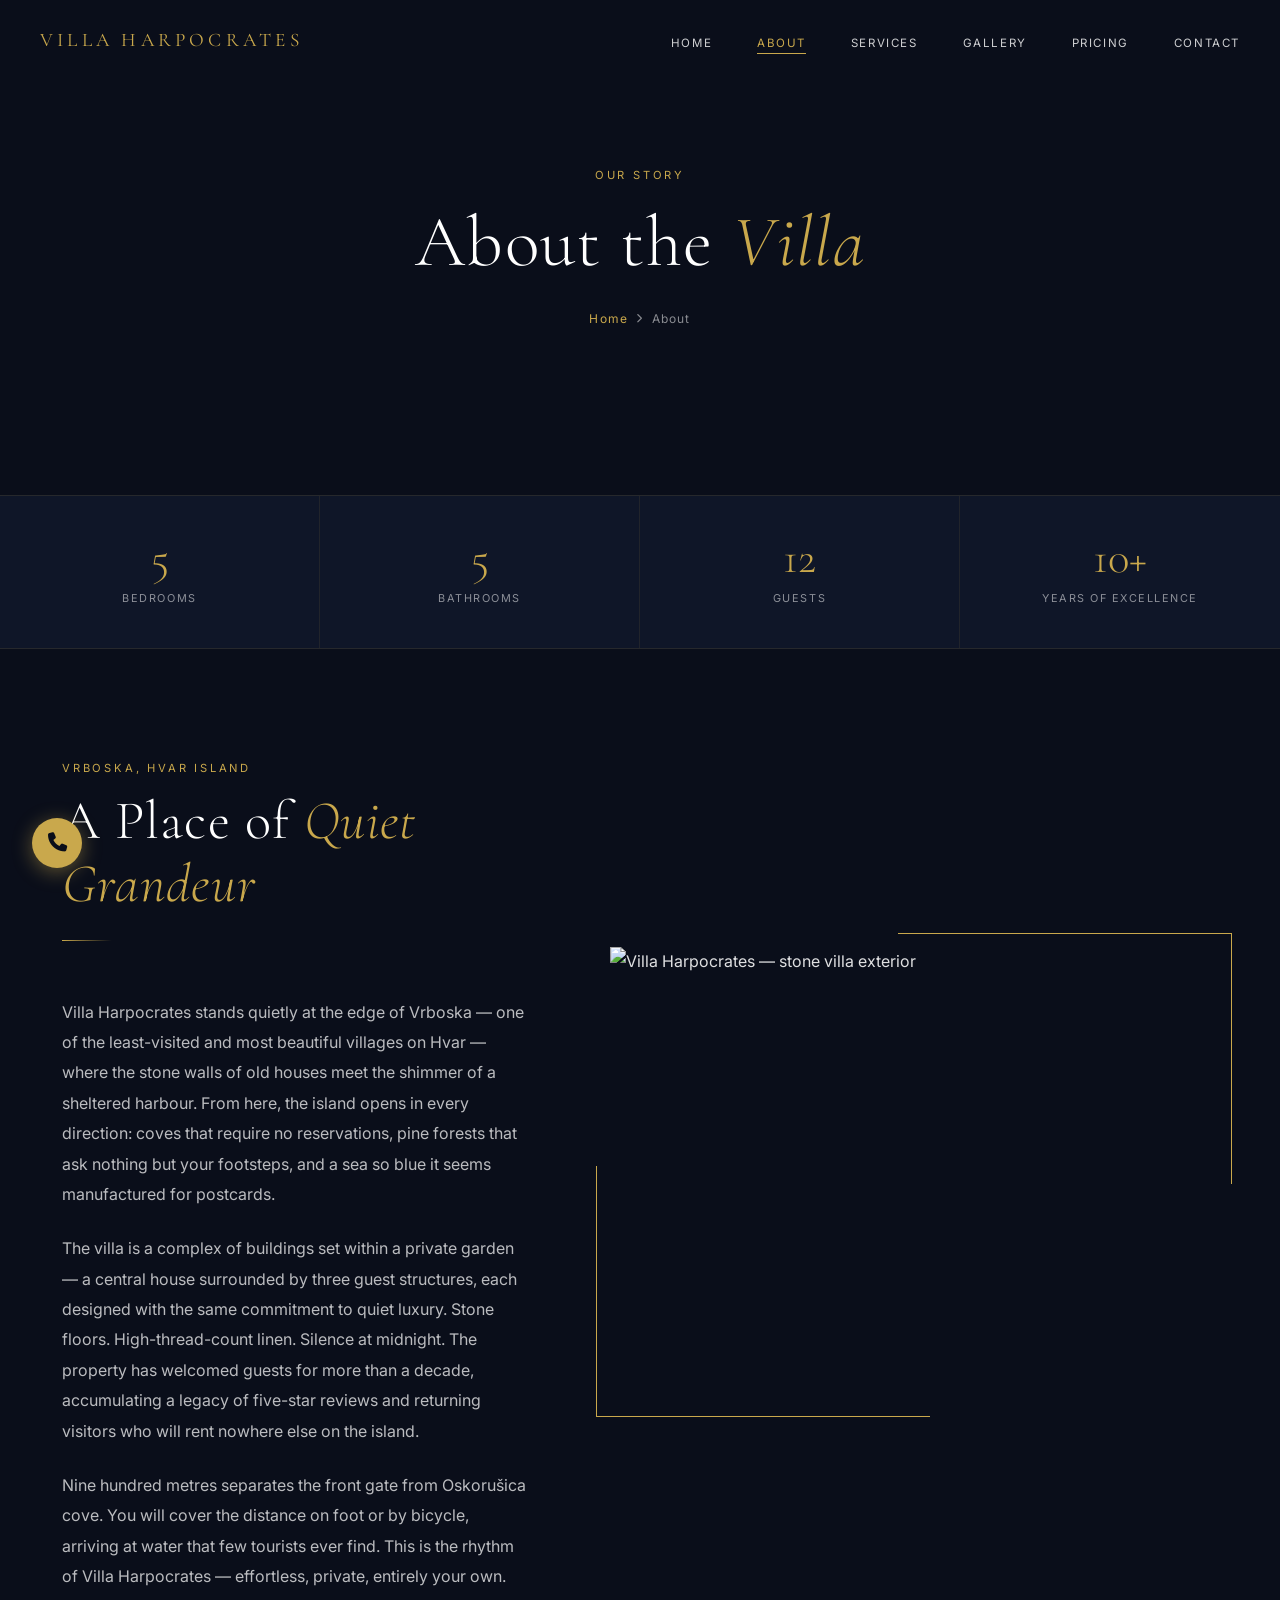
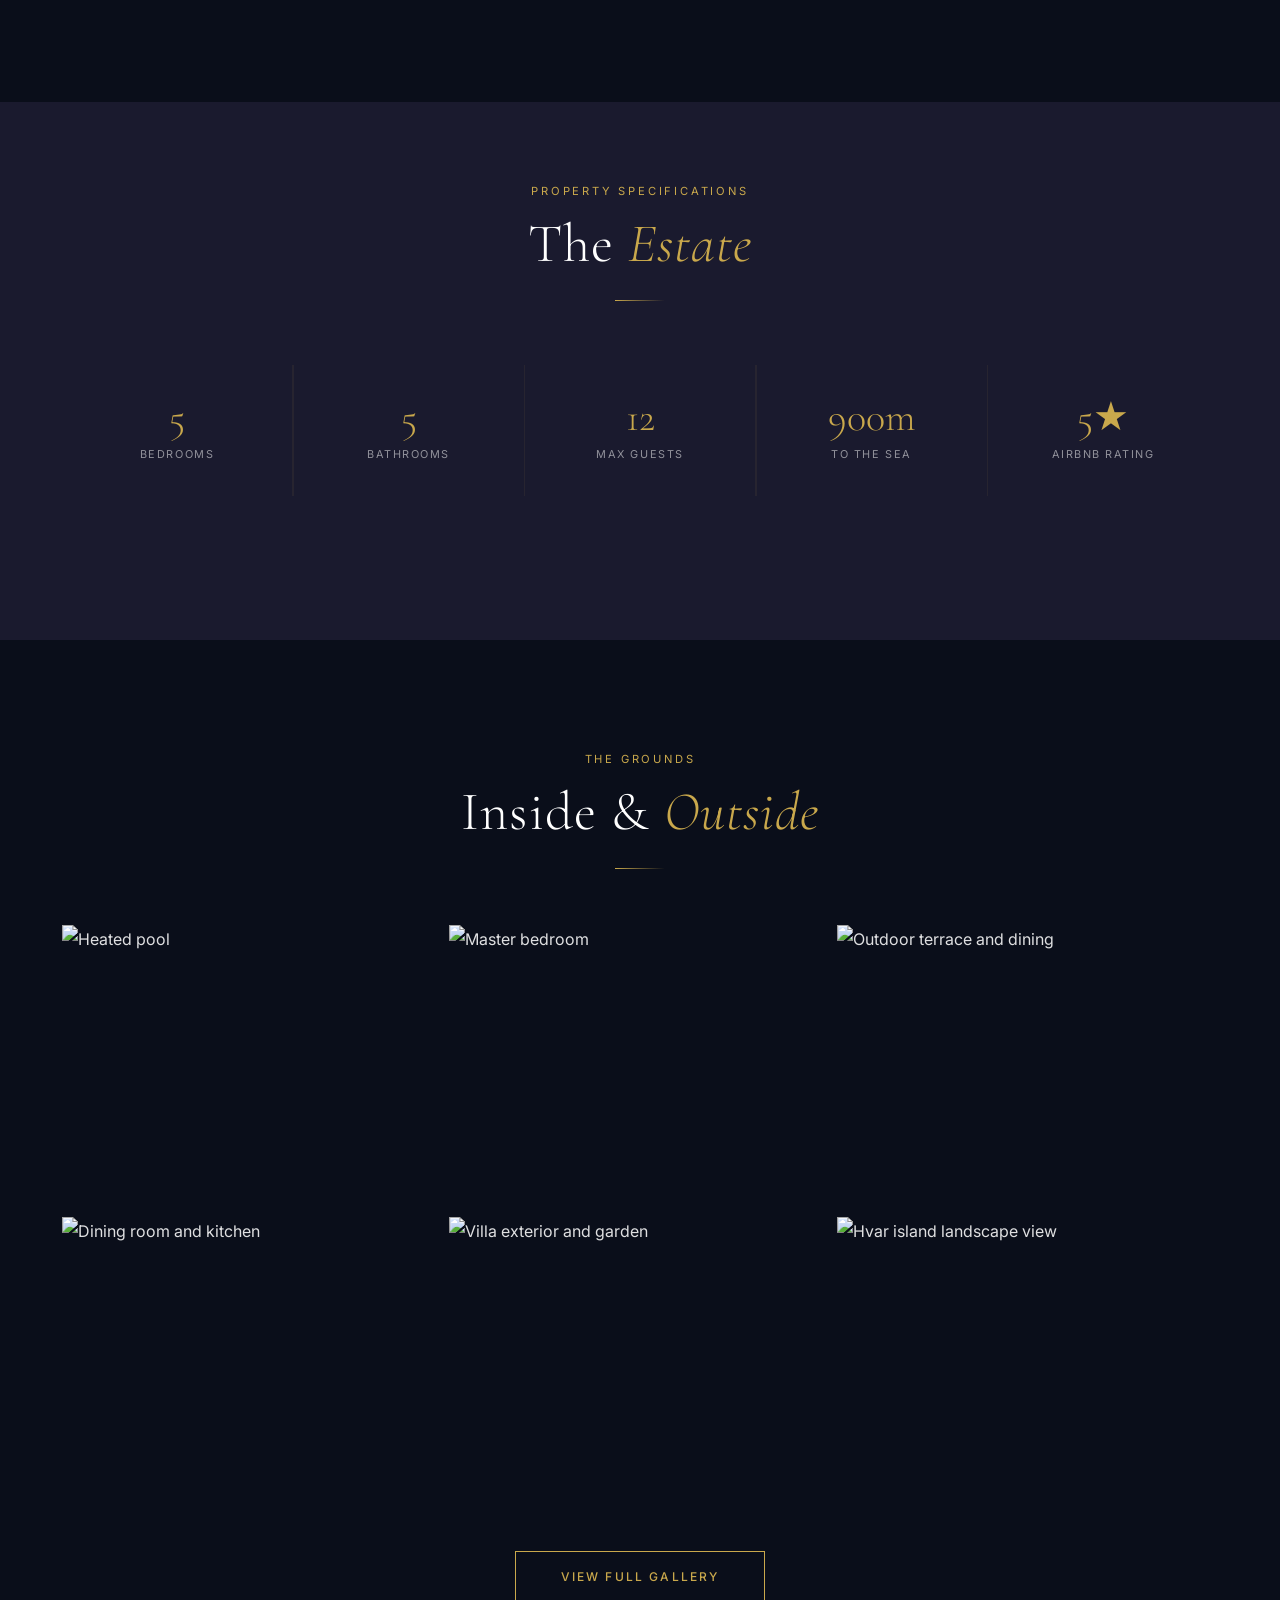
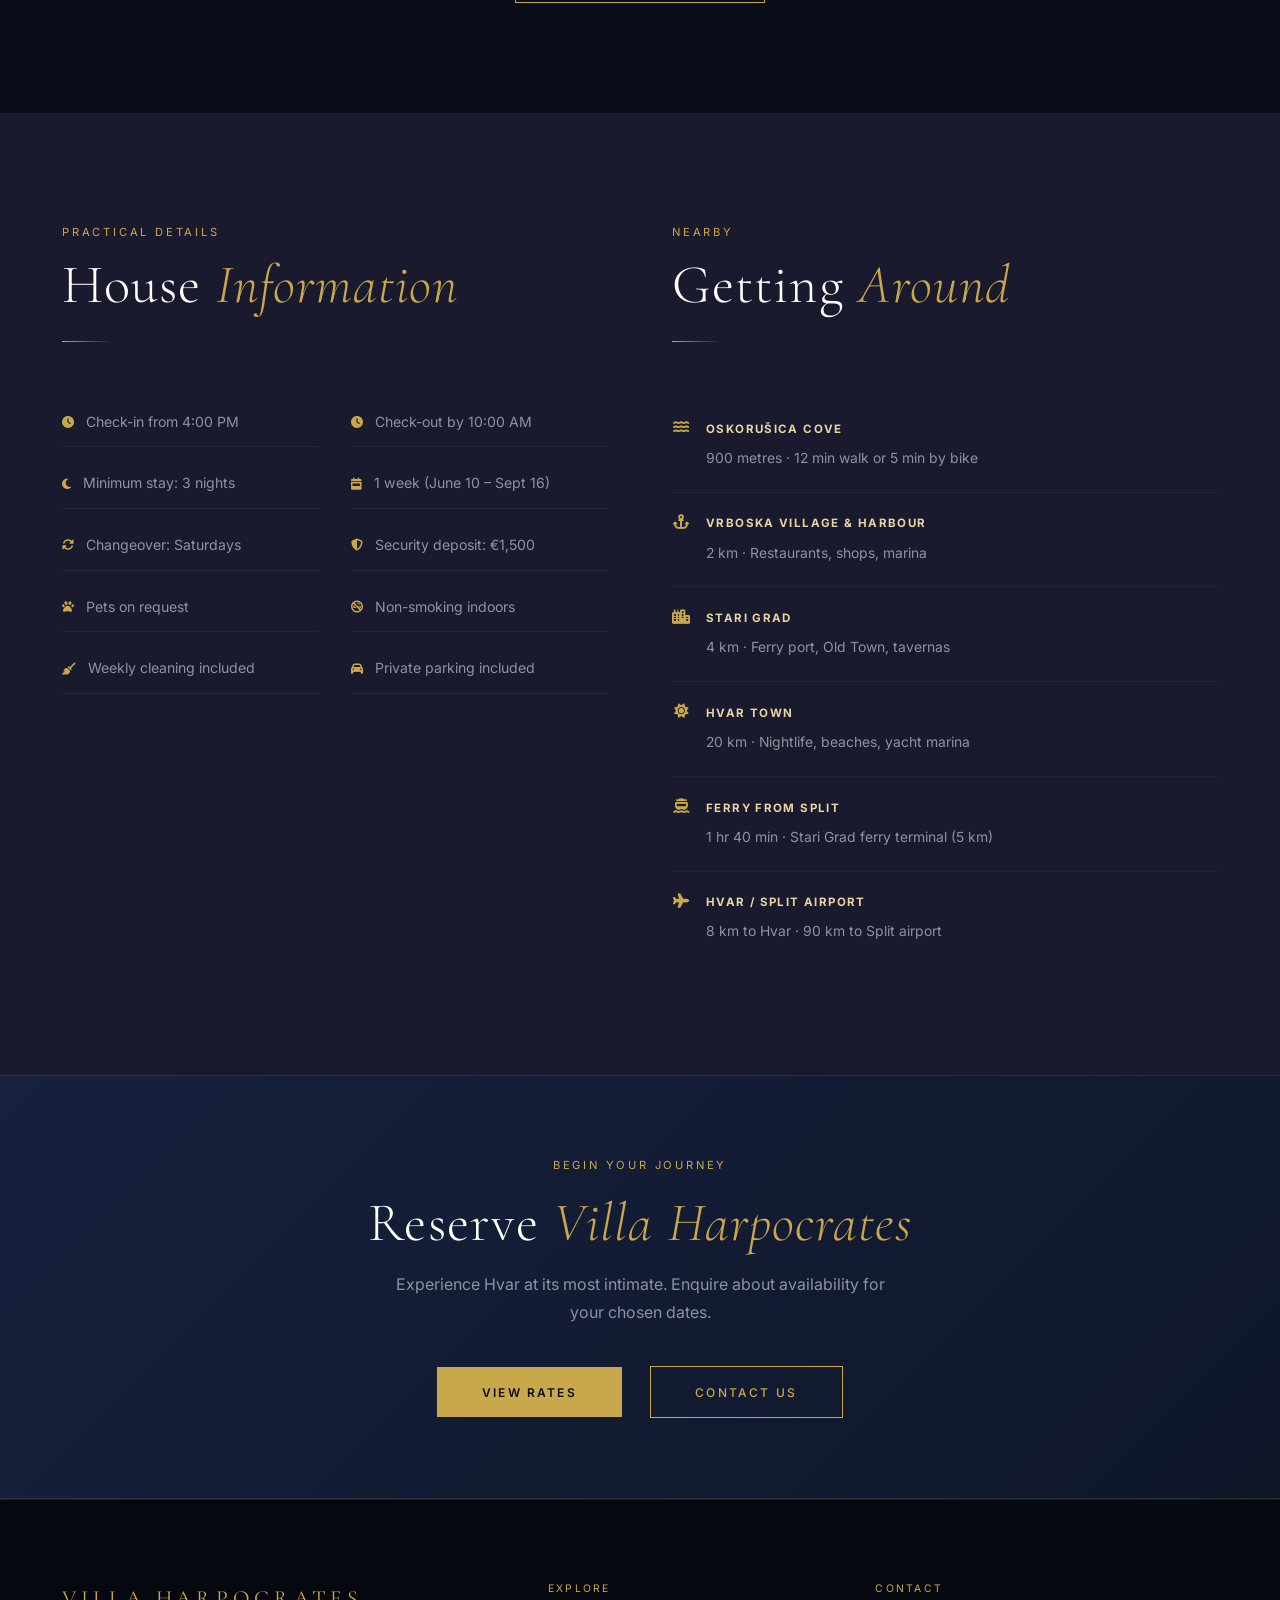
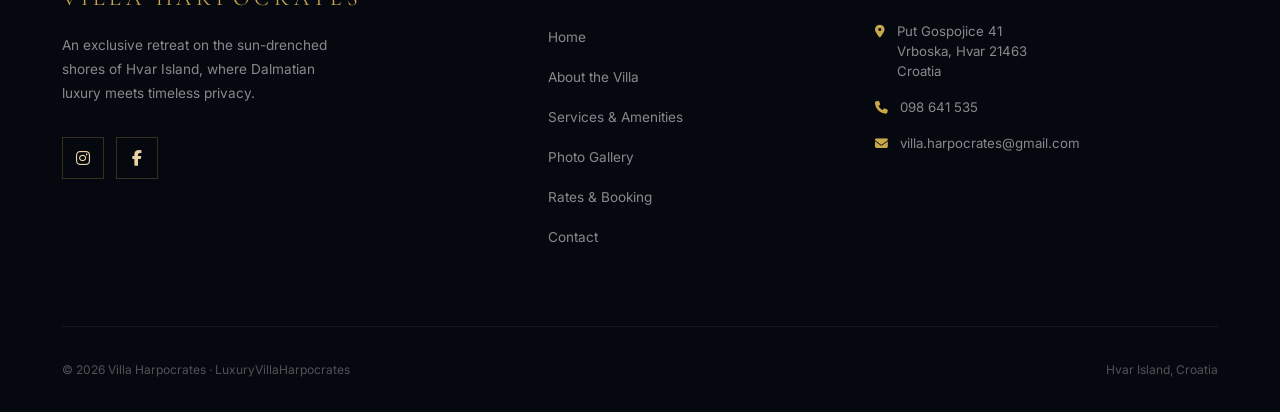
==== commit 5d9c7580: "Replace placeholder images with real villa photos, add hero slideshow - Hero section now a full-scre" ====
--- a/about.html
+++ b/about.html
@@ -42,7 +42,7 @@
 
 <!-- ========== PAGE HERO ========== -->
 <div class="page-hero">
-  <div class="page-hero-bg" style="background-image: url('https://images.unsplash.com/photo-1555990538-1e5ac2fbeae7?auto=format&fit=crop&w=1920&q=80');"></div>
+  <div class="page-hero-bg" style="background-image: url('https://www.luxurycroatianvillas.com/media/com_rentvillas/villas/145/gallery/Luxury_Villa_Harpocrates_Hvar_1.jpg');"></div>
   <div class="page-hero-overlay"></div>
   <div class="page-hero-content">
     <span class="section-label">Our Story</span>
@@ -99,7 +99,7 @@
         <div class="about-img-wrap">
           <img
             class="about-img"
-            src="https://images.unsplash.com/photo-1580587771525-78b9dba3b914?auto=format&fit=crop&w=1000&q=80"
+            src="https://www.luxurycroatianvillas.com/media/com_rentvillas/villas/145/gallery/Luxury_Villa_Harpocrates_Hvar_2.jpg"
             alt="Villa Harpocrates — stone villa exterior"
             loading="lazy"
           >
@@ -155,7 +155,7 @@
       <div style="overflow:hidden;">
         <img
           class="estate-img"
-          src="https://images.unsplash.com/photo-1571003123894-1f0594d2b5d9?auto=format&fit=crop&w=800&q=80"
+          src="https://www.luxurycroatianvillas.com/media/com_rentvillas/villas/145/gallery/Luxury_Villa_Harpocrates_Hvar_10.jpg"
           alt="Heated pool"
           loading="lazy"
         >
@@ -163,7 +163,7 @@
       <div style="overflow:hidden;">
         <img
           class="estate-img"
-          src="https://images.unsplash.com/photo-1631049307264-da0ec9d70304?auto=format&fit=crop&w=800&q=80"
+          src="https://www.luxurycroatianvillas.com/media/com_rentvillas/villas/145/gallery/Luxury_Villa_Harpocrates_Hvar_15.jpg"
           alt="Master bedroom"
           loading="lazy"
         >
@@ -171,8 +171,8 @@
       <div style="overflow:hidden;">
         <img
           class="estate-img"
-          src="https://images.unsplash.com/photo-1600585154340-be6161a56a0c?auto=format&fit=crop&w=800&q=80"
-          alt="Outdoor terrace"
+          src="https://www.luxurycroatianvillas.com/media/com_rentvillas/villas/145/gallery/Luxury_Villa_Harpocrates_Hvar_13.jpg"
+          alt="Outdoor terrace and dining"
           loading="lazy"
         >
       </div>
@@ -183,24 +183,24 @@
         <div style="overflow:hidden;">
           <img
             class="estate-img"
-            src="https://images.unsplash.com/photo-1510627489930-0c1b0bfb6785?auto=format&fit=crop&w=800&q=80"
-            alt="Wine and dining area"
+            src="https://www.luxurycroatianvillas.com/media/com_rentvillas/villas/145/gallery/Luxury_Villa_Harpocrates_Hvar_21.jpg"
+            alt="Dining room and kitchen"
             loading="lazy"
           >
         </div>
         <div style="overflow:hidden;">
           <img
             class="estate-img"
-            src="https://images.unsplash.com/photo-1558618666-fcd25c85cd64?auto=format&fit=crop&w=800&q=80"
-            alt="Mountain bikes"
+            src="https://www.luxurycroatianvillas.com/media/com_rentvillas/villas/145/gallery/Luxury_Villa_Harpocrates_Hvar_3.jpg"
+            alt="Villa exterior and garden"
             loading="lazy"
           >
         </div>
         <div style="overflow:hidden;">
           <img
             class="estate-img"
-            src="https://images.unsplash.com/photo-1601581875039-e899893d520c?auto=format&fit=crop&w=800&q=80"
-            alt="Hvar landscape view"
+            src="https://www.luxurycroatianvillas.com/media/com_rentvillas/villas/145/gallery/Luxury_Villa_Harpocrates_Hvar_25.jpg"
+            alt="Hvar island landscape view"
             loading="lazy"
           >
         </div>
--- a/css/style.css
+++ b/css/style.css
@@ -335,6 +335,81 @@
   overflow: hidden;
 }
 
+/* Hero Slideshow */
+.hero-slider {
+  position: absolute;
+  inset: 0;
+}
+
+.hero-slide {
+  position: absolute;
+  inset: 0;
+  background-size: cover;
+  background-position: center;
+  opacity: 0;
+  transition: opacity 1.8s ease;
+  transform: scale(1.06);
+}
+
+.hero-slide.active {
+  opacity: 1;
+}
+
+.hero-slide-dots {
+  position: absolute;
+  bottom: 6.5rem;
+  left: 50%;
+  transform: translateX(-50%);
+  z-index: 3;
+  display: flex;
+  gap: 10px;
+}
+
+.hero-dot {
+  width: 7px;
+  height: 7px;
+  border-radius: 50%;
+  background: rgba(255,255,255,0.3);
+  cursor: pointer;
+  transition: background 0.3s, transform 0.3s;
+  border: none;
+  padding: 0;
+}
+
+.hero-dot.active {
+  background: var(--gold);
+  transform: scale(1.5);
+}
+
+.hero-arrow {
+  position: absolute;
+  top: 50%;
+  transform: translateY(-50%);
+  z-index: 3;
+  background: rgba(10,14,26,0.3);
+  border: 1px solid rgba(201,168,76,0.3);
+  color: var(--gold);
+  width: 50px;
+  height: 50px;
+  display: flex;
+  align-items: center;
+  justify-content: center;
+  cursor: pointer;
+  transition: background 0.3s, border-color 0.3s;
+  backdrop-filter: blur(4px);
+}
+.hero-arrow:hover {
+  background: rgba(201,168,76,0.2);
+  border-color: var(--gold);
+}
+.hero-arrow-prev { left: 2rem; }
+.hero-arrow-next { right: 2rem; }
+
+@media (max-width: 768px) {
+  .hero-arrow { display: none; }
+}
+
+/* Legacy fallback */
 .hero-bg {
   position: absolute;
   inset: 0;
